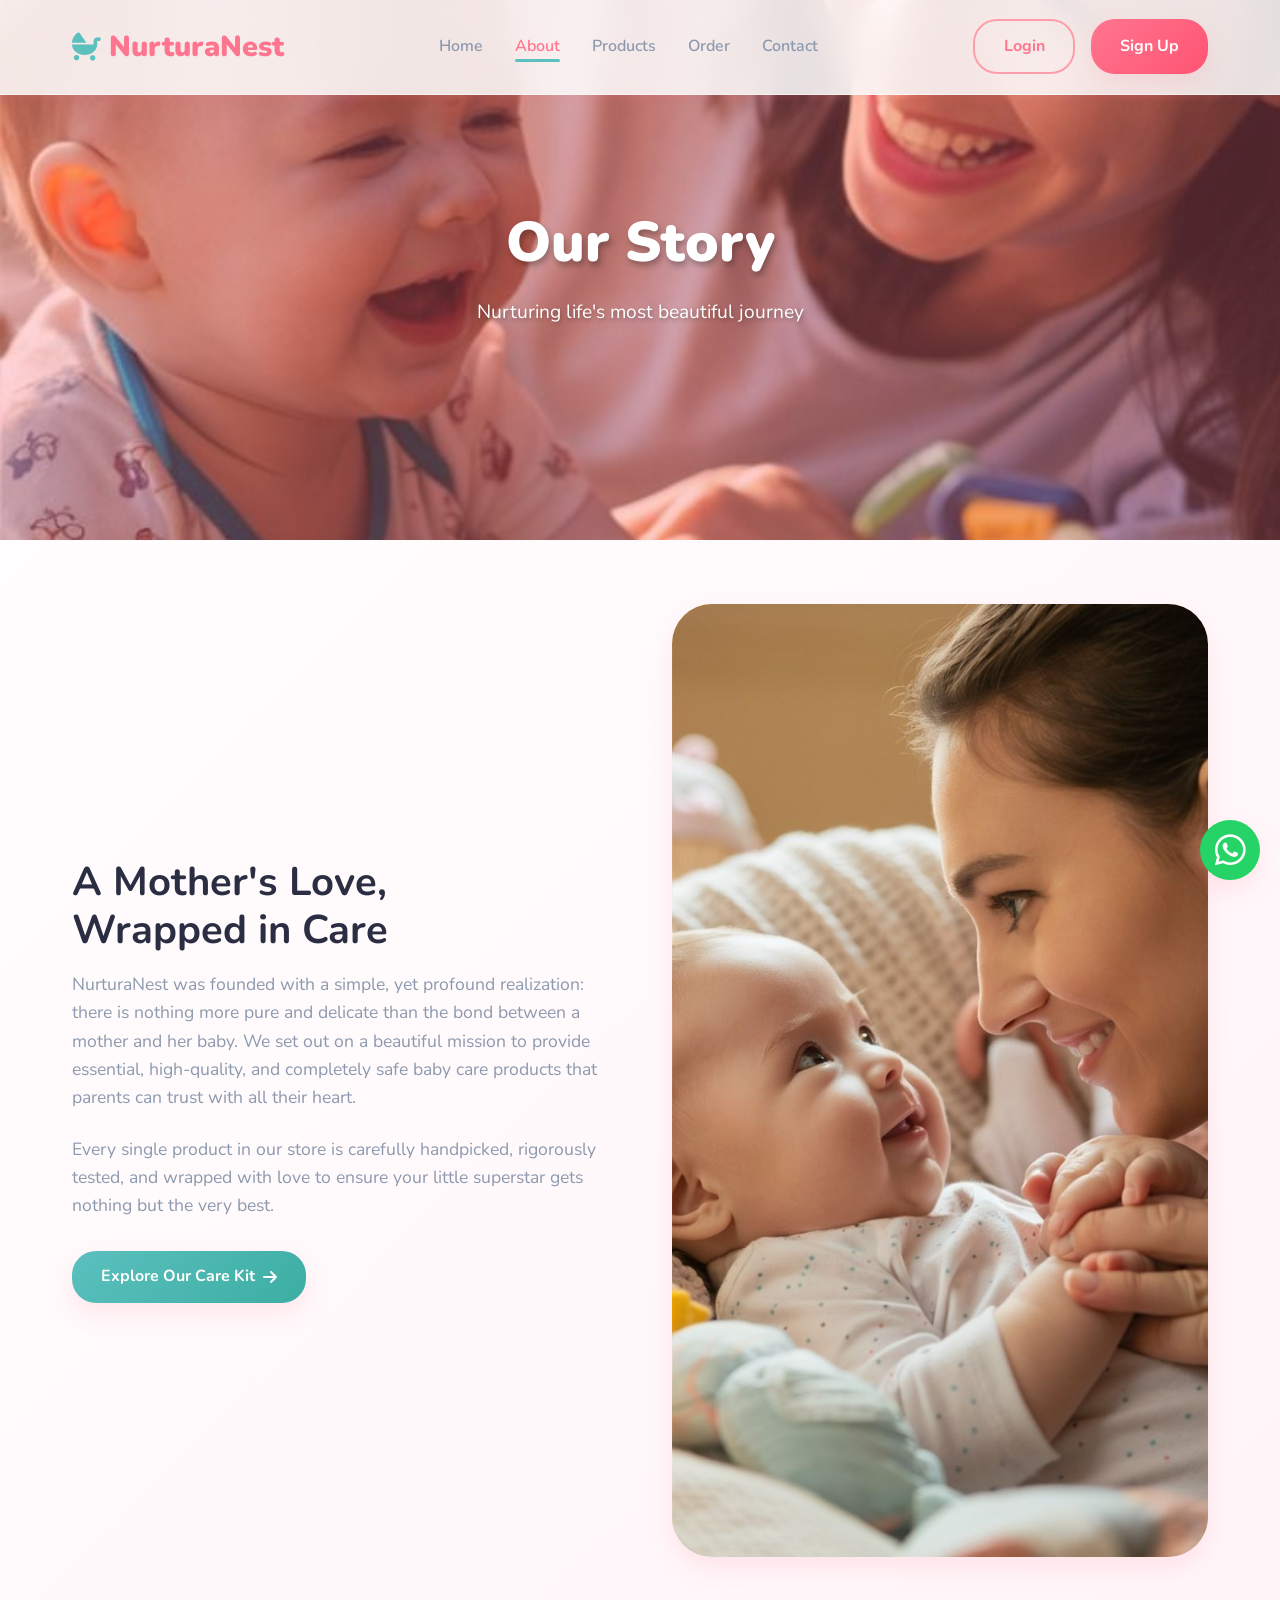
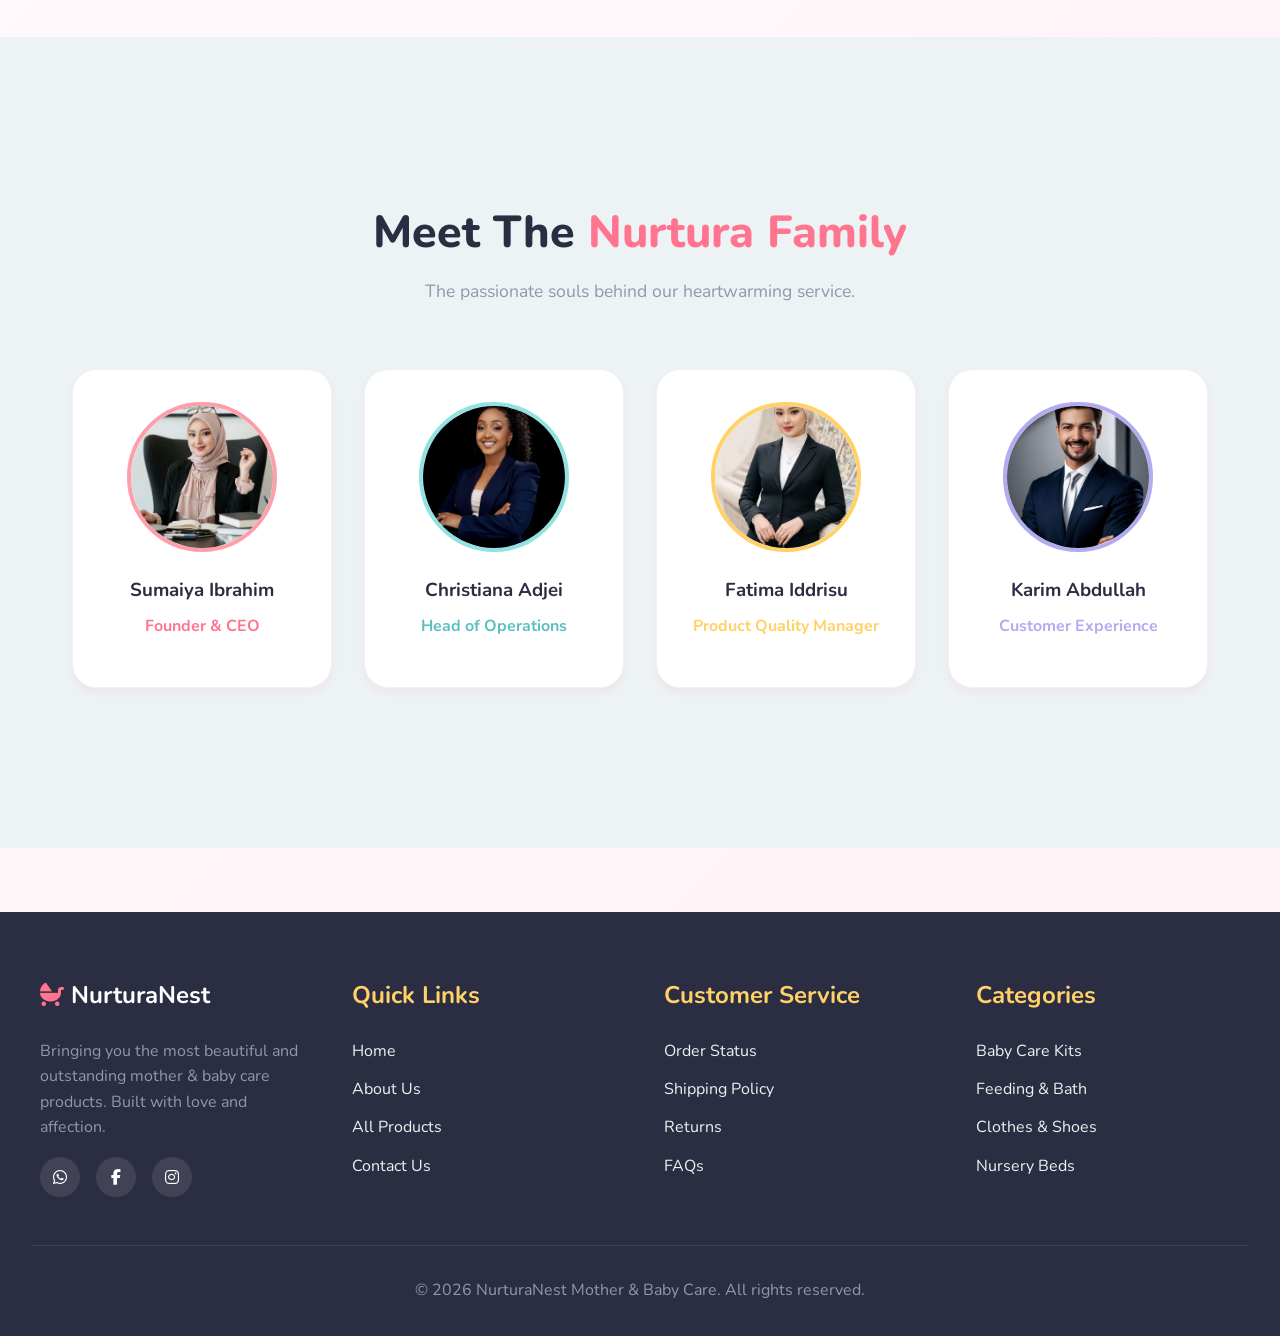
==== about.html @ 6cfafc57 "added all files" ====
<!DOCTYPE html>
<html lang="en">
<head>
    <meta charset="UTF-8">
    <meta name="viewport" content="width=device-width, initial-scale=1.0">
    <title>About Us | NurturaNest</title>
    <link rel="stylesheet" href="https://cdnjs.cloudflare.com/ajax/libs/font-awesome/6.4.0/css/all.min.css"/>
    <link rel="stylesheet" href="style.css">
</head>
<body>

    <header>
        <nav>
            <div class="logo">
                <i class="fa-solid fa-baby-carriage"></i> NurturaNest
            </div>
            <ul class="nav-links">
                <li><a href="index.html">Home</a></li>
                <li><a href="about.html" class="active">About</a></li>
                <li><a href="products.html">Products</a></li>
                <li><a href="order.html">Order</a></li>
                <li><a href="contact.html">Contact</a></li>
            </ul>
            <div class="nav-buttons">
                <a href="login.html" class="btn btn-login">Login</a>
                <a href="signup.html" class="btn btn-signup">Sign Up</a>
            </div>
            <div class="hamburger">
                <i class="fa-solid fa-bars"></i>
            </div>
        </nav>
    </header>

    <!-- Page Header -->
    <section class="hero" style="height: 60vh; min-height: 400px; display: flex; align-items: center; justify-content: center; background: url('images/mama baby.jpg') center/cover; position: relative; margin-top: 0;">
        <div style="position: absolute; top: 0; left: 0; width: 100%; height: 100%; background: rgba(255,117,143,0.3);"></div>
        <div class="hero-content" style="text-align: center; z-index: 10;">
            <h1 style="font-size: 3.5rem;">Our Story</h1>
            <p style="margin: 0 auto;">Nurturing life's most beautiful journey</p>
        </div>
    </section>

    <!-- Story Content -->
    <section class="container" style="padding-top: 4rem;">
        <div class="about-grid">
            <div class="about-text">
                <h2>A Mother's Love,<br><span>Wrapped in Care</span></h2>
                <p>NurturaNest was founded with a simple, yet profound realization: there is nothing more pure and delicate than the bond between a mother and her baby. We set out on a beautiful mission to provide essential, high-quality, and completely safe baby care products that parents can trust with all their heart.</p>
                <p>Every single product in our store is carefully handpicked, rigorously tested, and wrapped with love to ensure your little superstar gets nothing but the very best.</p>
                <div style="margin-top: 2rem;">
                    <a href="products.html" class="btn btn-secondary">Explore Our Care Kit <i class="fa-solid fa-arrow-right"></i></a>
                </div>
            </div>
            <div class="about-img">
                <img src="images/mother and baby.jpg" alt="Mother holding baby warmly">
            </div>
        </div>
    </section>

    <!-- Team Section -->
    <section style="background: var(--light-gray); padding: 5rem 0;">
        <div class="container">
            <div class="section-title">
                <h2>Meet The <span>Nurtura Family</span></h2>
                <p>The passionate souls behind our heartwarming service.</p>
            </div>
            
            <div style="display: grid; grid-template-columns: repeat(auto-fit, minmax(220px, 1fr)); gap: 2rem; text-align: center;">
                <div class="product-card" style="padding: 2rem;">
                    <img src="images/sumaiya ceo.jpg" alt="Sumaiya CEO" style="width: 150px; height: 150px; border-radius: 50%; object-fit: cover; margin: 0 auto 1.5rem; border: 4px solid var(--primary-light);">
                    <h3 style="color: var(--dark); margin-bottom: 0.5rem;">Sumaiya Ibrahim</h3>
                    <p style="color: var(--primary); font-weight: 700; margin-bottom: 1rem;">Founder & CEO</p>
                </div>
                
                <div class="product-card" style="padding: 2rem;">
                    <img src="images/Christiana Adjei.jpg" alt="Christiana" style="width: 150px; height: 150px; border-radius: 50%; object-fit: cover; margin: 0 auto 1.5rem; border: 4px solid var(--secondary-light);">
                    <h3 style="color: var(--dark); margin-bottom: 0.5rem;">Christiana Adjei</h3>
                    <p style="color: var(--secondary); font-weight: 700; margin-bottom: 1rem;">Head of Operations</p>
                </div>

                <div class="product-card" style="padding: 2rem;">
                    <img src="images/fatima Iddrisu.jpg" alt="Fatima" style="width: 150px; height: 150px; border-radius: 50%; object-fit: cover; margin: 0 auto 1.5rem; border: 4px solid var(--accent);">
                    <h3 style="color: var(--dark); margin-bottom: 0.5rem;">Fatima Iddrisu</h3>
                    <p style="color: var(--accent); font-weight: 700; margin-bottom: 1rem;">Product Quality Manager</p>
                </div>

                <div class="product-card" style="padding: 2rem;">
                    <img src="images/prince 1.jpg" alt="Karim" style="width: 150px; height: 150px; border-radius: 50%; object-fit: cover; margin: 0 auto 1.5rem; border: 4px solid #b2abf2;">
                    <h3 style="color: var(--dark); margin-bottom: 0.5rem;">Karim Abdullah</h3>
                    <p style="color: #b2abf2; font-weight: 700; margin-bottom: 1rem;">Customer Experience</p>
                </div>
            </div>
        </div>
    </section>

    <!-- Footer -->
    <footer>
        <div class="footer-grid">
            <div class="footer-col">
                <h3 style="color: var(--white);"><i class="fa-solid fa-baby-carriage" style="color: var(--primary);"></i> NurturaNest</h3>
                <p>Bringing you the most beautiful and outstanding mother & baby care products. Built with love and affection.</p>
                <div class="socials">
                    <a href="https://wa.me/233537479080"><i class="fa-brands fa-whatsapp"></i></a>
                    <a href="#"><i class="fa-brands fa-facebook-f"></i></a>
                    <a href="#"><i class="fa-brands fa-instagram"></i></a>
                </div>
            </div>
            <div class="footer-col">
                <h3>Quick Links</h3>
                <ul>
                    <li><a href="index.html">Home</a></li>
                    <li><a href="about.html">About Us</a></li>
                    <li><a href="products.html">All Products</a></li>
                    <li><a href="contact.html">Contact Us</a></li>
                </ul>
            </div>
            <div class="footer-col">
                <h3>Customer Service</h3>
                <ul>
                    <li><a href="order.html">Order Status</a></li>
                    <li><a href="#">Shipping Policy</a></li>
                    <li><a href="#">Returns</a></li>
                    <li><a href="#">FAQs</a></li>
                </ul>
            </div>
            <div class="footer-col">
                <h3>Categories</h3>
                <ul>
                    <li><a href="products.html#baby-care-kits">Baby Care Kits</a></li>
                    <li><a href="products.html#feeding-bath">Feeding & Bath</a></li>
                    <li><a href="products.html#clothes-shoes">Clothes & Shoes</a></li>
                    <li><a href="products.html#nursery-beds">Nursery Beds</a></li>
                </ul>
            </div>
        </div>
        <div class="footer-bottom">
            <p>&copy; 2026 NurturaNest Mother & Baby Care. All rights reserved.</p>
        </div>
    </footer>

    <script src="main.js"></script>
</body>
</html>
---- style.css ----
@import url('https://fonts.googleapis.com/css2?family=Nunito:wght@300;400;600;800;900&display=swap');

:root {
  /* Vibrant Pastel Palette */
  --primary: #FF758F; /* Vibrant Pink/Coral */
  --primary-light: #FF9EAB;
  --secondary: #5BC0BE; /* Vibrant Teal/Aquamarine */
  --secondary-light: #8FE3E1;
  --accent: #FFD166; /* Sunshine Yellow */
  --accent-light: #FFE399;
  
  /* Backgrounds */
  --bg-color: #FFFFFF;
  --bg-gradient: linear-gradient(135deg, #FFFFFF 0%, #FFF0F5 100%);
  --white: #ffffff;
  --dark: #2B2D42;
  --gray: #8D99AE;
  --light-gray: #EDF2F4;
  
  /* Effects */
  --shadow-sm: 0 4px 6px rgba(255, 117, 143, 0.1);
  --shadow-md: 0 10px 25px rgba(255, 117, 143, 0.15);
  --shadow-lg: 0 20px 40px rgba(91, 192, 190, 0.2);
  --radius-sm: 12px;
  --radius-md: 24px;
  --radius-lg: 40px;
  
  /* Glassmorphism */
  --glass-bg: rgba(255, 255, 255, 0.85);
  --glass-border: rgba(255, 255, 255, 0.5);
  --glass-shadow: 0 8px 32px 0 rgba(255, 117, 143, 0.15);
}

* {
  margin: 0;
  padding: 0;
  box-sizing: border-box;
  font-family: 'Nunito', sans-serif;
}

body {
  background: var(--bg-gradient);
  color: var(--dark);
  line-height: 1.6;
  overflow-x: hidden;
}

a { text-decoration: none; color: inherit; }
ul { list-style: none; }
img { max-width: 100%; display: block; object-fit: cover; }

/* -------------------------------------
   Header / Navbar
--------------------------------------*/
header {
  position: fixed;
  top: 0;
  left: 0;
  width: 100%;
  z-index: 1000;
  background: var(--glass-bg);
  backdrop-filter: blur(16px);
  -webkit-backdrop-filter: blur(16px);
  border-bottom: 1px solid var(--glass-border);
  box-shadow: var(--shadow-sm);
  transition: all 0.3s ease;
}

nav {
  max-width: 1200px;
  margin: 0 auto;
  padding: 1.2rem 2rem;
  display: flex;
  justify-content: space-between;
  align-items: center;
}

.logo {
  font-size: 1.8rem;
  font-weight: 900;
  color: var(--primary);
  display: flex;
  align-items: center;
  gap: 0.5rem;
}

.logo i {
  color: var(--secondary);
}

.nav-links {
  display: flex;
  gap: 2rem;
  align-items: center;
}

.nav-links li a {
  font-weight: 600;
  color: var(--gray);
  transition: all 0.3s;
  position: relative;
}

.nav-links li a:hover,
.nav-links li a.active {
  color: var(--primary);
}

.nav-links li a::after {
  content: '';
  position: absolute;
  bottom: -5px;
  left: 0;
  width: 0%;
  height: 3px;
  background: var(--secondary);
  border-radius: 5px;
  transition: width 0.3s;
}

.nav-links li a:hover::after,
.nav-links li a.active::after {
  width: 100%;
}

.nav-buttons {
  display: flex;
  gap: 1rem;
}

.btn {
  padding: 0.8rem 1.8rem;
  border-radius: var(--radius-md);
  font-weight: 700;
  cursor: pointer;
  transition: all 0.3s cubic-bezier(0.175, 0.885, 0.32, 1.275);
  border: none;
  font-size: 1rem;
  display: inline-flex;
  align-items: center;
  gap: 0.5rem;
}

.btn-login {
  background: transparent;
  color: var(--primary);
  border: 2px solid var(--primary-light);
}

.btn-login:hover {
  background: var(--primary-light);
  color: var(--white);
  transform: translateY(-2px);
}

.btn-signup {
  background: linear-gradient(135deg, var(--primary), #FF5473);
  color: var(--white);
  box-shadow: var(--shadow-md);
}

.btn-signup:hover {
  transform: translateY(-3px) scale(1.05);
  box-shadow: var(--shadow-lg);
}

.btn-secondary {
  background: linear-gradient(135deg, var(--secondary), #3CAEA3);
  color: var(--white);
  box-shadow: var(--shadow-md);
}

.btn-secondary:hover {
  transform: translateY(-3px) scale(1.05);
  box-shadow: var(--shadow-lg);
}

/* Hamburger */
.hamburger {
  display: none;
  cursor: pointer;
  font-size: 1.5rem;
  color: var(--dark);
}

/* -------------------------------------
   Hero Section & Slideshow
--------------------------------------*/
.hero {
  position: relative;
  width: 100%;
  height: 100vh;
  margin-top: 0;
  display: flex;
  align-items: center;
  justify-content: center;
  overflow: hidden;
}

.slides {
  position: absolute;
  top: 0;
  left: 0;
  width: 100%;
  height: 100%;
}

.slide {
  position: absolute;
  top: 0;
  left: 0;
  width: 100%;
  height: 100%;
  opacity: 0;
  transition: opacity 1s ease-in-out;
  background-size: cover;
  background-position: center;
}

.slide::after {
  content: '';
  position: absolute;
  top: 0; left: 0; right: 0; bottom: 0;
  background: linear-gradient(to right, rgba(43, 45, 66, 0.8) 0%, rgba(43, 45, 66, 0.3) 100%);
}

.slide.active {
  opacity: 1;
}

/* Zoom effect on active slide */
@keyframes kenburns {
  0% { transform: scale(1); }
  100% { transform: scale(1.1); }
}
.slide.active {
  animation: kenburns 10s ease-out forwards;
}

.hero-content {
  position: relative;
  z-index: 10;
  max-width: 1200px;
  width: 100%;
  padding: 0 2rem;
  color: var(--white);
}

.hero-content h1 {
  font-size: 4.5rem;
  font-weight: 900;
  line-height: 1.1;
  margin-bottom: 1.5rem;
  text-shadow: 2px 4px 6px rgba(0,0,0,0.3);
  animation: slideUp 1s ease 0.2s forwards;
  opacity: 0;
  transform: translateY(30px);
}

.hero-content h1 span {
  color: var(--accent);
}

.hero-content p {
  font-size: 1.2rem;
  max-width: 600px;
  margin-bottom: 2rem;
  text-shadow: 1px 2px 4px rgba(0,0,0,0.3);
  animation: slideUp 1s ease 0.4s forwards;
  opacity: 0;
  transform: translateY(30px);
}

.hero-buttons {
  animation: slideUp 1s ease 0.6s forwards;
  opacity: 0;
  transform: translateY(30px);
  display: flex;
  gap: 1.5rem;
}

@keyframes slideUp {
  to { opacity: 1; transform: translateY(0); }
}

/* -------------------------------------
   Container & Typography Utilities
--------------------------------------*/
.container {
  max-width: 1200px;
  margin: 0 auto;
  padding: 5rem 2rem;
}

.section-title {
  text-align: center;
  margin-bottom: 4rem;
}

.section-title h2 {
  font-size: 2.8rem;
  font-weight: 800;
  color: var(--dark);
  margin-bottom: 0.5rem;
}

.section-title h2 span {
  color: var(--primary);
}

.section-title p {
  color: var(--gray);
  font-size: 1.1rem;
}

/* -------------------------------------
   Product Grid (Reusable)
--------------------------------------*/
.products-grid {
  display: grid;
  grid-template-columns: repeat(auto-fill, minmax(250px, 1fr));
  gap: 2.5rem;
}

.vertical-grid {
  display: flex;
  flex-direction: column;
  align-items: center;
  gap: 2.5rem;
  max-width: 600px;
  margin: 0 auto;
}
.vertical-grid .product-card {
  width: 100%;
}

.product-card {
  background: var(--white);
  border-radius: var(--radius-md);
  overflow: hidden;
  box-shadow: var(--shadow-sm);
  transition: all 0.4s ease;
  position: relative;
  border: 1px solid var(--light-gray);
}

.product-card:hover {
  transform: translateY(-10px);
  box-shadow: var(--shadow-lg);
  border-color: var(--primary-light);
}

.product-img {
  width: 100%;
  height: 250px;
  overflow: hidden;
  position: relative;
}

.product-img img {
  width: 100%;
  height: 100%;
  object-fit: cover;
  transition: transform 0.5s ease;
}

.product-card:hover .product-img img {
  transform: scale(1.1);
}

.product-badge {
  position: absolute;
  top: 15px;
  right: 15px;
  background: var(--accent);
  color: var(--dark);
  font-weight: 800;
  padding: 0.3rem 0.8rem;
  border-radius: 20px;
  font-size: 0.8rem;
  z-index: 2;
  box-shadow: 0 4px 10px rgba(0,0,0,0.1);
}

.product-info {
  padding: 1.8rem;
  text-align: center;
}

.product-info h3 {
  font-size: 1.3rem;
  margin-bottom: 0.5rem;
  color: var(--dark);
}

.price {
  font-size: 1.4rem;
  font-weight: 900;
  color: var(--primary);
  margin-bottom: 1.2rem;
}

/* -------------------------------------
   About Grid (Home & About Page)
--------------------------------------*/
.about-grid {
  display: grid;
  grid-template-columns: 1fr 1fr;
  gap: 4rem;
  align-items: center;
}

.about-img {
  border-radius: var(--radius-lg);
  overflow: hidden;
  box-shadow: var(--shadow-md);
  position: relative;
}

.about-img::before {
  content: '';
  position: absolute;
  top: -20px; left: -20px;
  width: 100%; height: 100%;
  border-radius: var(--radius-lg);
  background: var(--accent-light);
  z-index: -1;
}

.about-text h2 {
  font-size: 2.5rem;
  margin-bottom: 1rem;
  line-height: 1.2;
}

.about-text p {
  color: var(--gray);
  margin-bottom: 1.5rem;
  font-size: 1.1rem;
}

.features-list {
  margin-top: 2rem;
}

.features-list li {
  display: flex;
  align-items: center;
  gap: 1rem;
  margin-bottom: 1rem;
  font-size: 1.1rem;
  font-weight: 600;
}

.features-list li i {
  color: var(--secondary);
  font-size: 1.5rem;
  background: var(--secondary-light);
  width: 40px; height: 40px;
  display: flex;
  align-items: center;
  justify-content: center;
  border-radius: 50%;
}

/* -------------------------------------
   Forms (Login, Signup, Contact, Order)
--------------------------------------*/
.auth-container, .contact-container, .order-container {
  display: flex;
  align-items: center;
  justify-content: center;
  min-height: calc(100vh - 80px); /* offset header */
  padding: 8rem 2rem 4rem;
}

.form-wrapper {
  display: flex;
  background: var(--white);
  border-radius: var(--radius-md);
  overflow: hidden;
  box-shadow: var(--shadow-lg);
  max-width: 1000px;
  width: 100%;
}

.form-image {
  flex: 1;
  background-size: cover;
  background-position: center;
  position: relative;
  min-height: 500px;
}

.form-image::after {
  content: '';
  position: absolute;
  top: 0; left: 0; width: 100%; height: 100%;
  background: linear-gradient(135deg, rgba(255, 117, 143, 0.4), rgba(91, 192, 190, 0.4));
}

.form-content {
  flex: 1;
  padding: 4rem 3rem;
  display: flex;
  flex-direction: column;
  justify-content: center;
}

.form-content h2 {
  font-size: 2.2rem;
  margin-bottom: 0.5rem;
  color: var(--dark);
}

.form-content p {
  color: var(--gray);
  margin-bottom: 2rem;
}

.input-group {
  margin-bottom: 1.5rem;
}

.input-group label {
  display: block;
  margin-bottom: 0.5rem;
  font-weight: 600;
  color: var(--dark);
}

.input-group input, .input-group textarea, .input-group select {
  width: 100%;
  padding: 1rem;
  border: 2px solid var(--light-gray);
  border-radius: var(--radius-sm);
  font-size: 1rem;
  outline: none;
  transition: all 0.3s ease;
  background: #FCFCFC;
}

.input-group input:focus, .input-group textarea:focus, .input-group select:focus {
  border-color: var(--primary);
  box-shadow: 0 0 0 4px var(--primary-light);
  background: var(--white);
}

.form-footer {
  margin-top: 1.5rem;
  text-align: center;
  color: var(--gray);
}

.form-footer a {
  color: var(--primary);
  font-weight: 700;
}

.full-form-wrapper {
  background: var(--white);
  padding: 4rem;
  border-radius: var(--radius-lg);
  box-shadow: var(--shadow-lg);
  max-width: 800px;
  width: 100%;
  margin: 0 auto;
}

/* -------------------------------------
   Footer
--------------------------------------*/
footer {
  background: var(--dark);
  color: var(--white);
  padding: 4rem 2rem 2rem;
  margin-top: 4rem;
}

.footer-grid {
  max-width: 1200px;
  margin: 0 auto;
  display: grid;
  grid-template-columns: repeat(auto-fit, minmax(200px, 1fr));
  gap: 3rem;
  margin-bottom: 3rem;
}

.footer-col h3 {
  font-size: 1.5rem;
  margin-bottom: 1.5rem;
  color: var(--accent);
}

.footer-col p {
  color: var(--gray);
  margin-bottom: 1rem;
}

.footer-col ul li {
  margin-bottom: 0.8rem;
}

.footer-col ul li a {
  color: var(--light-gray);
  transition: color 0.3s;
}

.footer-col ul li a:hover {
  color: var(--primary-light);
}

.socials {
  display: flex;
  gap: 1rem;
  margin-top: 1rem;
}

.socials a {
  width: 40px; height: 40px;
  border-radius: 50%;
  background: rgba(255,255,255,0.1);
  display: flex;
  align-items: center;
  justify-content: center;
  transition: all 0.3s;
}

.socials a:hover {
  background: var(--primary);
  transform: translateY(-3px);
}

.footer-bottom {
  text-align: center;
  padding-top: 2rem;
  border-top: 1px solid rgba(255,255,255,0.1);
  color: var(--gray);
}

/* -------------------------------------
   Media Queries
--------------------------------------*/
@media (max-width: 900px) {
  .about-grid, .form-wrapper {
    grid-template-columns: 1fr;
    flex-direction: column;
  }
  .form-image { min-height: 250px; }
  .hero-content h1 { font-size: 3rem; }
}

@media (max-width: 768px) {
  .nav-links, .nav-buttons {
    display: none;
    flex-direction: column;
    width: 100%;
    position: absolute;
    top: 100%;
    left: 0;
    background: var(--white);
    padding: 2rem;
    box-shadow: var(--shadow-md);
  }
  .nav-links.active, .nav-buttons.active {
    display: flex;
  }
  .hamburger { display: block; }
}

/* -------------------------------------
   WhatsApp Floating Widget
--------------------------------------*/
.whatsapp-float {
  position: fixed;
  bottom: 20px;
  right: 20px;
  width: 60px;
  height: 60px;
  background-color: #25D366;
  color: #FFF;
  border-radius: 50%;
  display: flex;
  justify-content: center;
  align-items: center;
  font-size: 35px;
  box-shadow: var(--shadow-md);
  z-index: 1000;
  transition: all 0.3s cubic-bezier(0.175, 0.885, 0.32, 1.275);
}

.whatsapp-float:hover {
  transform: scale(1.15) translateY(-5px);
  box-shadow: 0 10px 25px rgba(37, 211, 102, 0.4);
  color: #FFF;
}
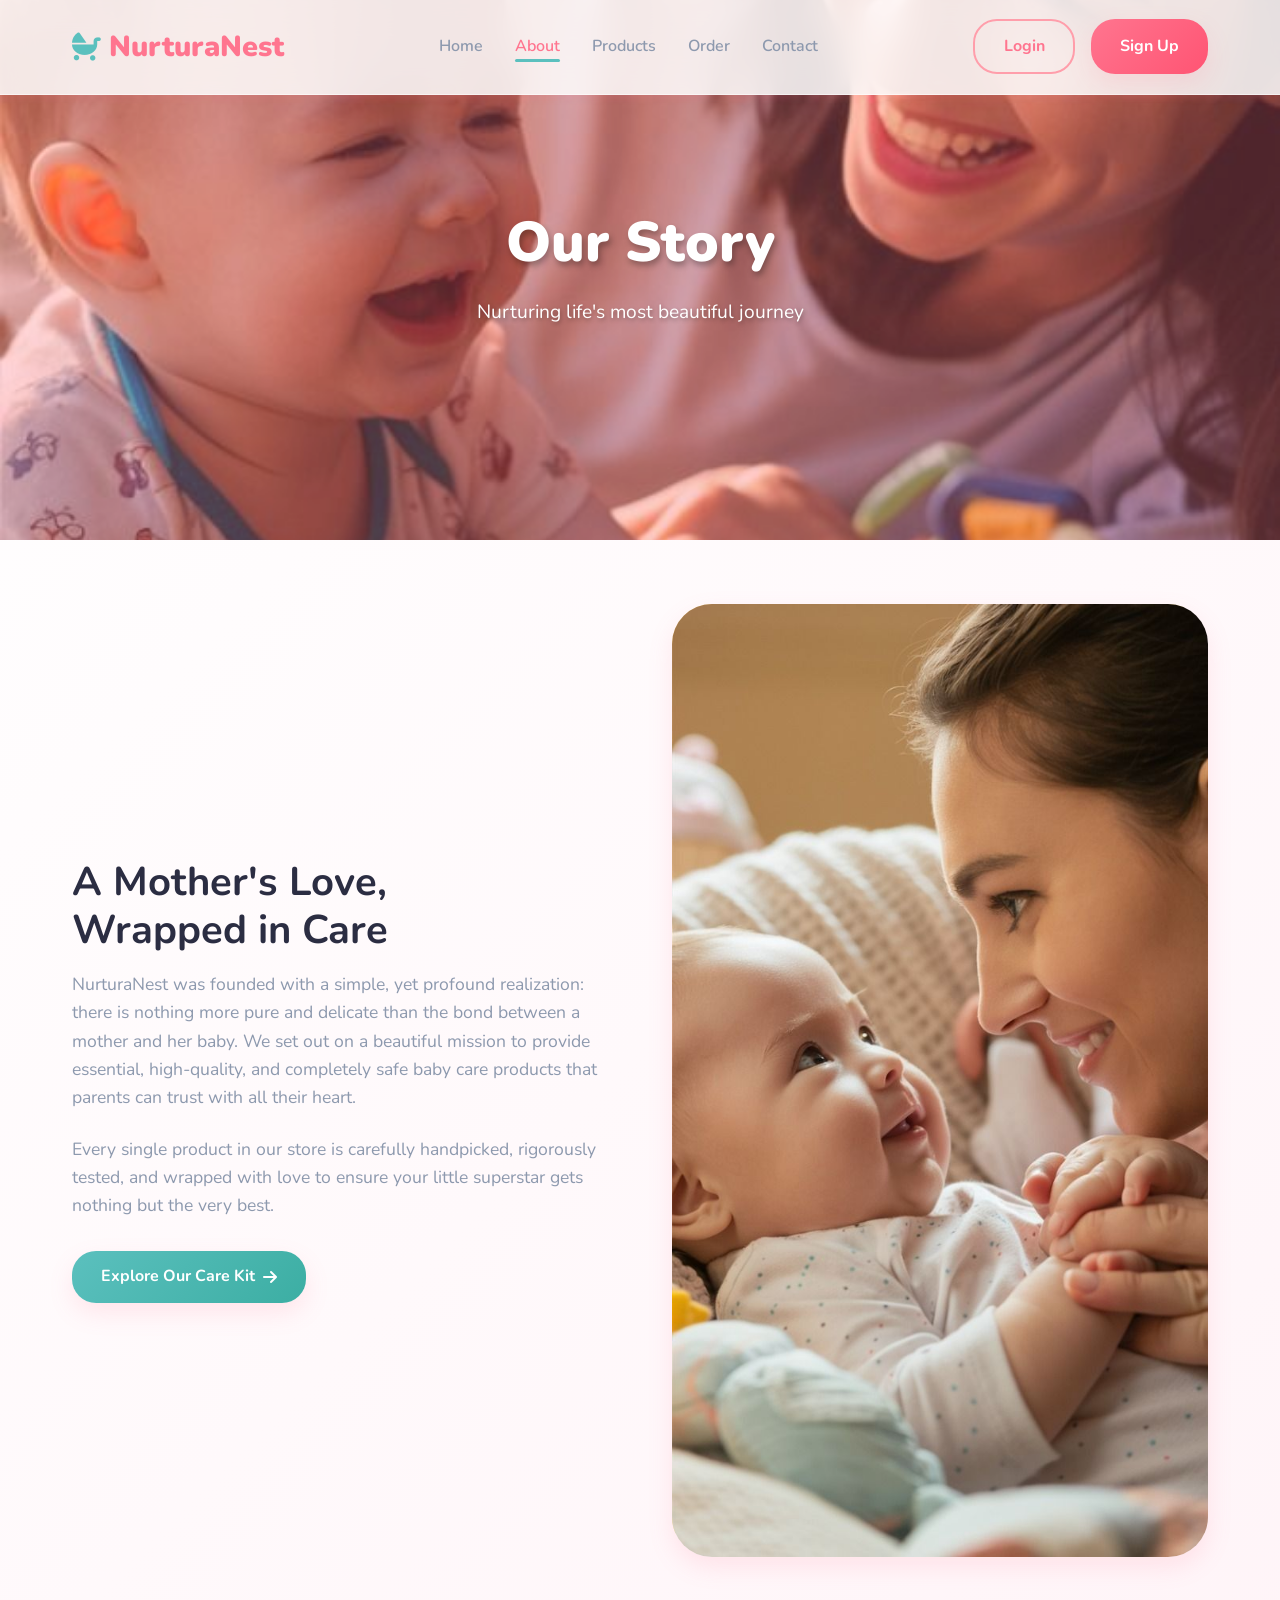
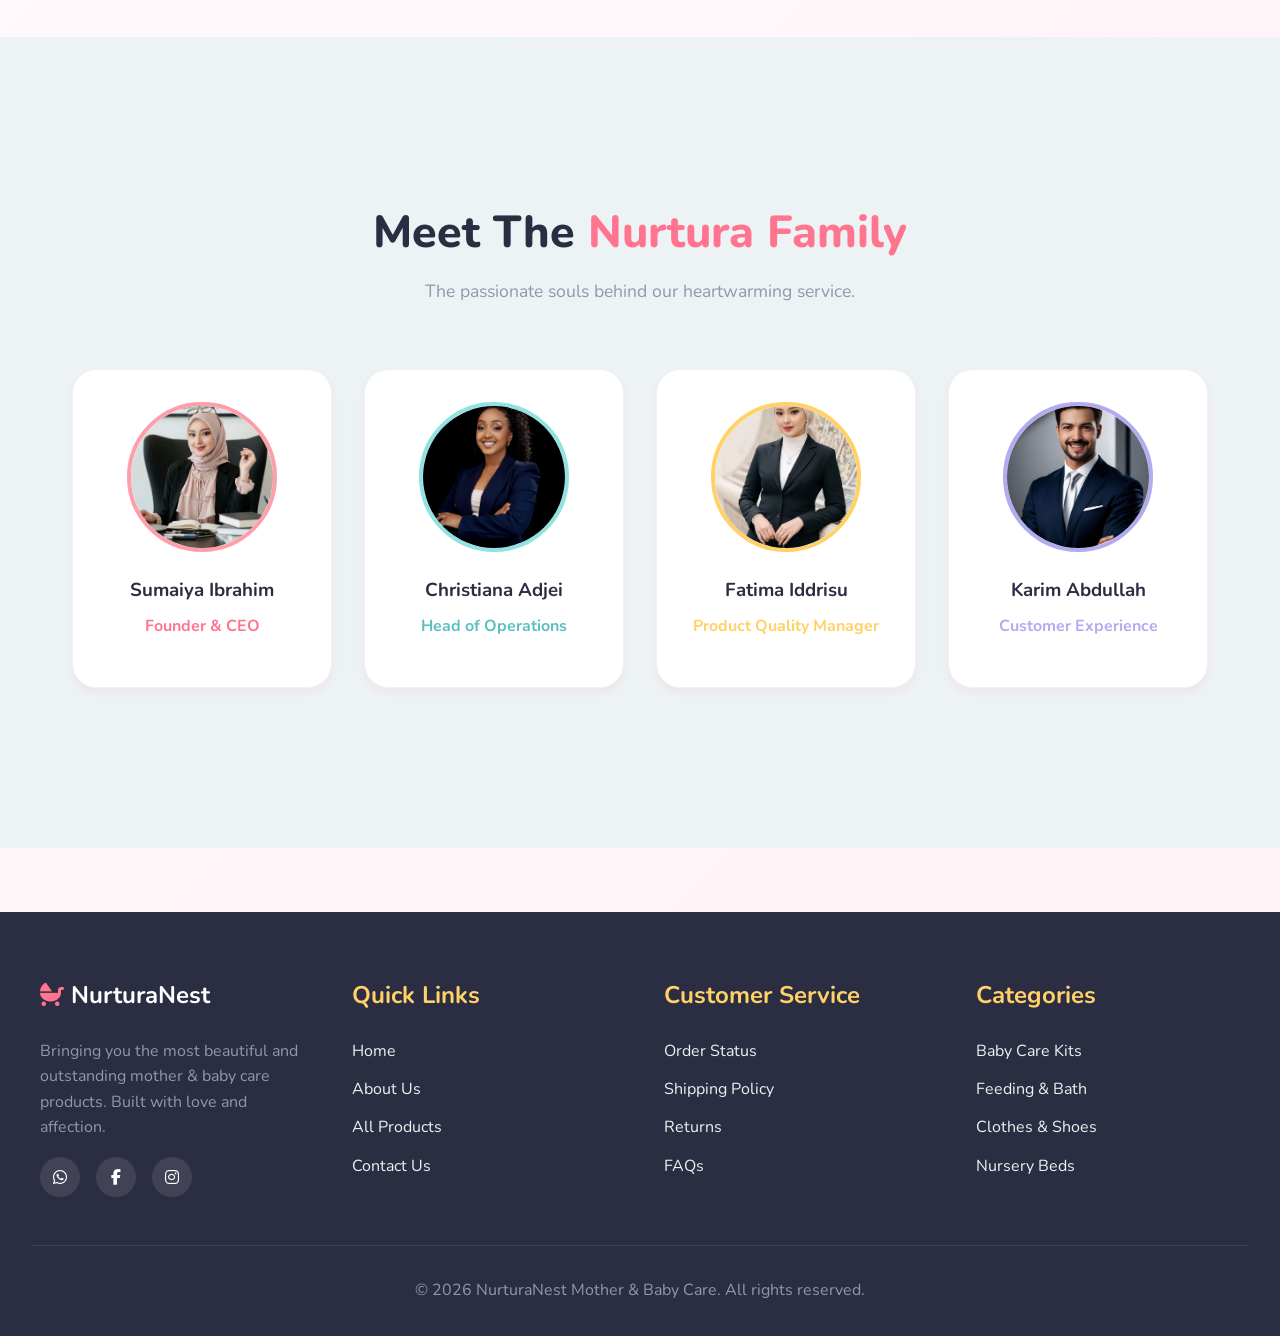
==== commit 75dfd7a8: "kindly add all the files" ====
--- a/about.html
+++ b/about.html
@@ -31,7 +31,7 @@
         </nav>
     </header>
 
-    <!-- Page Header -->
+    
     <section class="hero" style="height: 60vh; min-height: 400px; display: flex; align-items: center; justify-content: center; background: url('images/mama baby.jpg') center/cover; position: relative; margin-top: 0;">
         <div style="position: absolute; top: 0; left: 0; width: 100%; height: 100%; background: rgba(255,117,143,0.3);"></div>
         <div class="hero-content" style="text-align: center; z-index: 10;">
@@ -40,7 +40,7 @@
         </div>
     </section>
 
-    <!-- Story Content -->
+    
     <section class="container" style="padding-top: 4rem;">
         <div class="about-grid">
             <div class="about-text">
@@ -57,7 +57,7 @@
         </div>
     </section>
 
-    <!-- Team Section -->
+    
     <section style="background: var(--light-gray); padding: 5rem 0;">
         <div class="container">
             <div class="section-title">
@@ -93,7 +93,7 @@
         </div>
     </section>
 
-    <!-- Footer -->
+    
     <footer>
         <div class="footer-grid">
             <div class="footer-col">
@@ -101,8 +101,8 @@
                 <p>Bringing you the most beautiful and outstanding mother & baby care products. Built with love and affection.</p>
                 <div class="socials">
                     <a href="https://wa.me/233537479080"><i class="fa-brands fa-whatsapp"></i></a>
-                    <a href="#"><i class="fa-brands fa-facebook-f"></i></a>
-                    <a href="#"><i class="fa-brands fa-instagram"></i></a>
+                    <a href="https://facebook.com" target="_blank"><i class="fa-brands fa-facebook-f"></i></a>
+                    <a href="https://instagram.com" target="_blank"><i class="fa-brands fa-instagram"></i></a>
                 </div>
             </div>
             <div class="footer-col">
@@ -118,9 +118,9 @@
                 <h3>Customer Service</h3>
                 <ul>
                     <li><a href="order.html">Order Status</a></li>
-                    <li><a href="#">Shipping Policy</a></li>
-                    <li><a href="#">Returns</a></li>
-                    <li><a href="#">FAQs</a></li>
+                    <li><a href="index.html">Shipping Policy</a></li>
+                    <li><a href="index.html">Returns</a></li>
+                    <li><a href="index.html">FAQs</a></li>
                 </ul>
             </div>
             <div class="footer-col">
@@ -141,3 +141,4 @@
     <script src="main.js"></script>
 </body>
 </html>
+
--- a/style.css
+++ b/style.css
@@ -1,15 +1,15 @@
 @import url('https://fonts.googleapis.com/css2?family=Nunito:wght@300;400;600;800;900&display=swap');
 
 :root {
-  /* Vibrant Pastel Palette */
-  --primary: #FF758F; /* Vibrant Pink/Coral */
+  
+  --primary: #FF758F; 
   --primary-light: #FF9EAB;
-  --secondary: #5BC0BE; /* Vibrant Teal/Aquamarine */
+  --secondary: #5BC0BE; 
   --secondary-light: #8FE3E1;
-  --accent: #FFD166; /* Sunshine Yellow */
+  --accent: #FFD166; 
   --accent-light: #FFE399;
   
-  /* Backgrounds */
+  
   --bg-color: #FFFFFF;
   --bg-gradient: linear-gradient(135deg, #FFFFFF 0%, #FFF0F5 100%);
   --white: #ffffff;
@@ -17,7 +17,7 @@
   --gray: #8D99AE;
   --light-gray: #EDF2F4;
   
-  /* Effects */
+  
   --shadow-sm: 0 4px 6px rgba(255, 117, 143, 0.1);
   --shadow-md: 0 10px 25px rgba(255, 117, 143, 0.15);
   --shadow-lg: 0 20px 40px rgba(91, 192, 190, 0.2);
@@ -25,7 +25,7 @@
   --radius-md: 24px;
   --radius-lg: 40px;
   
-  /* Glassmorphism */
+  
   --glass-bg: rgba(255, 255, 255, 0.85);
   --glass-border: rgba(255, 255, 255, 0.5);
   --glass-shadow: 0 8px 32px 0 rgba(255, 117, 143, 0.15);
@@ -49,9 +49,7 @@
 ul { list-style: none; }
 img { max-width: 100%; display: block; object-fit: cover; }
 
-/* -------------------------------------
-   Header / Navbar
---------------------------------------*/
+
 header {
   position: fixed;
   top: 0;
@@ -175,7 +173,7 @@
   box-shadow: var(--shadow-lg);
 }
 
-/* Hamburger */
+
 .hamburger {
   display: none;
   cursor: pointer;
@@ -183,9 +181,7 @@
   color: var(--dark);
 }
 
-/* -------------------------------------
-   Hero Section & Slideshow
---------------------------------------*/
+
 .hero {
   position: relative;
   width: 100%;
@@ -228,7 +224,7 @@
   opacity: 1;
 }
 
-/* Zoom effect on active slide */
+
 @keyframes kenburns {
   0% { transform: scale(1); }
   100% { transform: scale(1.1); }
@@ -283,9 +279,7 @@
   to { opacity: 1; transform: translateY(0); }
 }
 
-/* -------------------------------------
-   Container & Typography Utilities
---------------------------------------*/
+
 .container {
   max-width: 1200px;
   margin: 0 auto;
@@ -313,9 +307,7 @@
   font-size: 1.1rem;
 }
 
-/* -------------------------------------
-   Product Grid (Reusable)
---------------------------------------*/
+
 .products-grid {
   display: grid;
   grid-template-columns: repeat(auto-fill, minmax(250px, 1fr));
@@ -400,9 +392,7 @@
   margin-bottom: 1.2rem;
 }
 
-/* -------------------------------------
-   About Grid (Home & About Page)
---------------------------------------*/
+
 .about-grid {
   display: grid;
   grid-template-columns: 1fr 1fr;
@@ -463,14 +453,12 @@
   border-radius: 50%;
 }
 
-/* -------------------------------------
-   Forms (Login, Signup, Contact, Order)
---------------------------------------*/
+
 .auth-container, .contact-container, .order-container {
   display: flex;
   align-items: center;
   justify-content: center;
-  min-height: calc(100vh - 80px); /* offset header */
+  min-height: calc(100vh - 80px); 
   padding: 8rem 2rem 4rem;
 }
 
@@ -567,9 +555,7 @@
   margin: 0 auto;
 }
 
-/* -------------------------------------
-   Footer
---------------------------------------*/
+
 footer {
   background: var(--dark);
   color: var(--white);
@@ -638,9 +624,7 @@
   color: var(--gray);
 }
 
-/* -------------------------------------
-   Media Queries
---------------------------------------*/
+
 @media (max-width: 900px) {
   .about-grid, .form-wrapper {
     grid-template-columns: 1fr;
@@ -668,9 +652,7 @@
   .hamburger { display: block; }
 }
 
-/* -------------------------------------
-   WhatsApp Floating Widget
---------------------------------------*/
+
 .whatsapp-float {
   position: fixed;
   bottom: 20px;
@@ -694,3 +676,4 @@
   box-shadow: 0 10px 25px rgba(37, 211, 102, 0.4);
   color: #FFF;
 }
+
